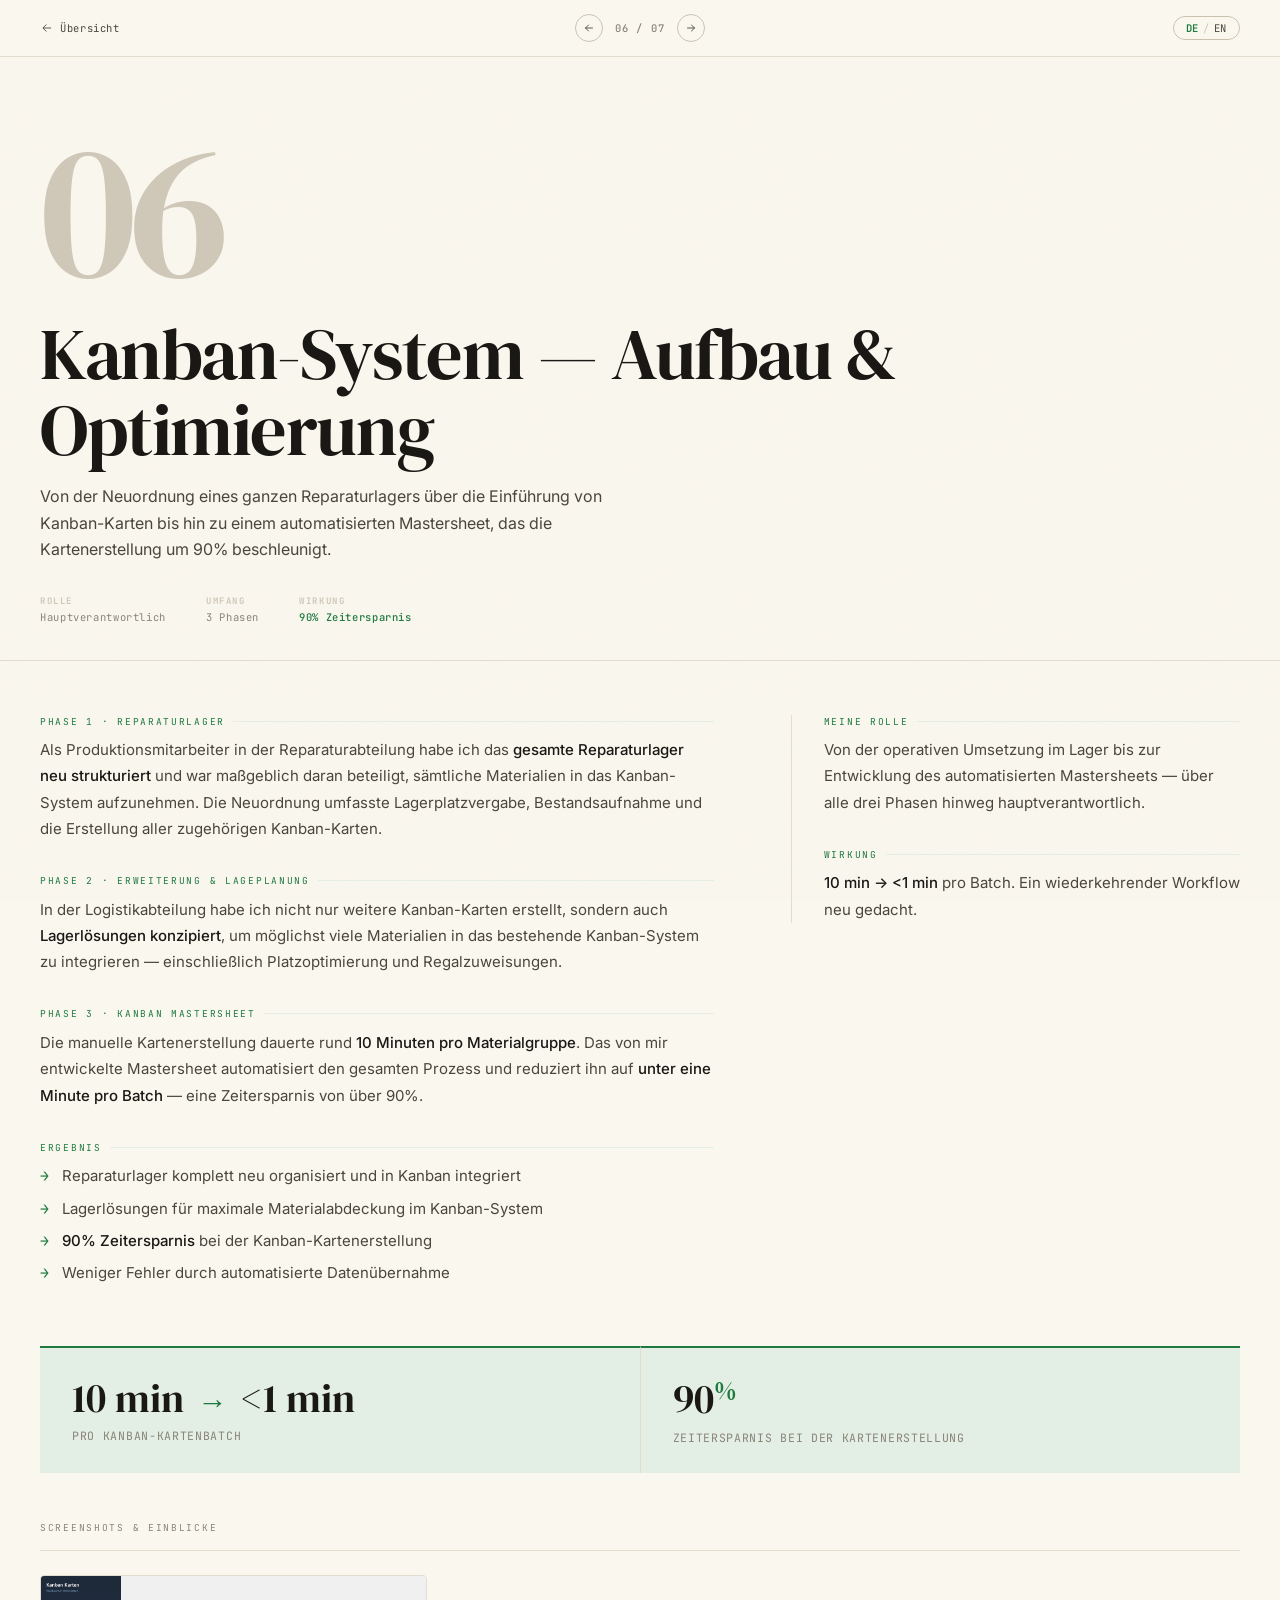
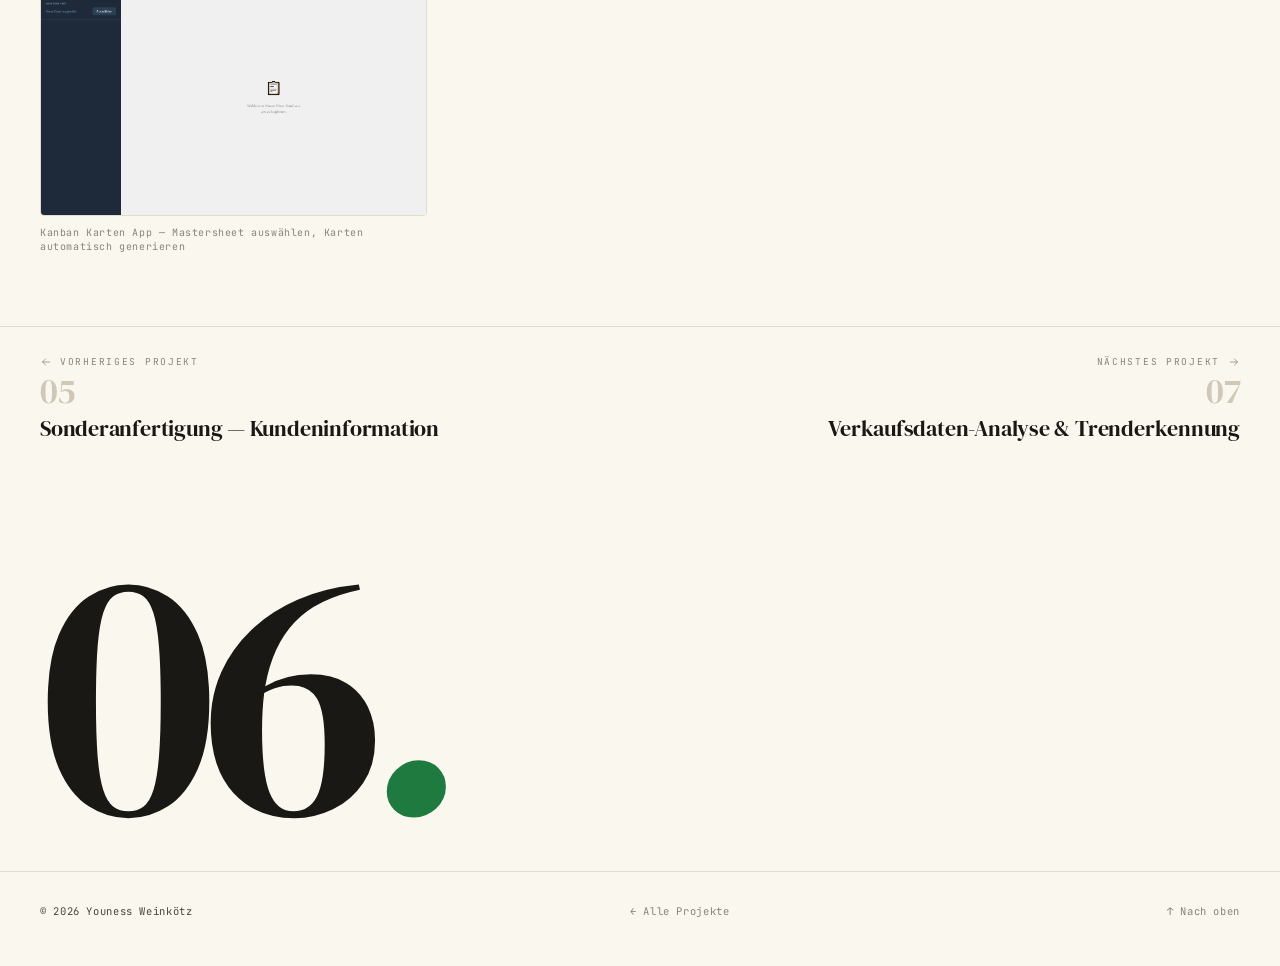
==== projects/kanban-system.html @ 8dc93a6d "Replace homepage with new portfolio site Co-Authored-By: Claude Opus 4.8 <noreply@anthropic.com>" ====
<!DOCTYPE html>
<html lang="de">
<head>
<meta charset="UTF-8">
<meta name="viewport" content="width=device-width, initial-scale=1.0">
<title>Kanban-System — Youness Weinkötz</title>
<meta name="description" content="Von der Neuordnung eines ganzen Reparaturlagers über die Einführung von Kanban-Karten bis hin zu einem automatisierten Mastersheet, das die Kartenerstellung um 90% beschleunigt.">
<meta property="og:type" content="website">
<meta property="og:locale" content="de_DE">
<meta property="og:title" content="Kanban-System — Aufbau & Optimierung — Youness Weinkötz">
<meta property="og:description" content="Von der Neuordnung eines ganzen Reparaturlagers über die Einführung von Kanban-Karten bis hin zu einem automatisierten Mastersheet, das die Kartenerstellung um 90% beschleunigt.">
<meta property="og:image" content="../images/06-kanban-app.png">
<meta name="twitter:card" content="summary_large_image">
<link rel="preconnect" href="https://fonts.googleapis.com">
<link rel="preconnect" href="https://fonts.gstatic.com" crossorigin>
<link href="https://fonts.googleapis.com/css2?family=DM+Serif+Display:ital@0;1&family=Inter:wght@300;400;500;600&family=JetBrains+Mono:wght@400;500&display=swap" rel="stylesheet">
<link rel="stylesheet" href="../styles.css">
</head>
<body>
<div class="shell">

  <header class="masthead">
    <div class="masthead-inner">
      <div class="left">
        <a class="back-link" href="../Portfolio.html">
          <svg viewBox="0 0 24 24"><path d="M19 12H5M11 6l-6 6 6 6"/></svg>
          <span data-de="Übersicht" data-en="Overview">Übersicht</span>
        </a>
      </div>
      <div class="center">
        <div class="proj-nav">
          <a class="proj-nav-arrow" href="kundeninformation.html" title="Vorheriges Projekt">
            <svg viewBox="0 0 24 24"><path d="M19 12H5M11 6l-6 6 6 6"/></svg>
          </a>
          <span class="proj-nav-count">06 / 07</span>
          <a class="proj-nav-arrow" href="verkaufsdaten-analyse.html" title="Nächstes Projekt">
            <svg viewBox="0 0 24 24"><path d="M5 12h14M13 6l6 6-6 6"/></svg>
          </a>
        </div>
      </div>
      <div class="right">
        <button class="lang-toggle" onclick="toggleLang()" aria-label="Switch language">
          <span class="lang-opt" data-lang="de">DE</span>
          <span class="lang-sep">/</span>
          <span class="lang-opt" data-lang="en">EN</span>
        </button>
      </div>
    </div>
  </header>

  <div class="proj-hero">
    <span class="proj-num" aria-hidden="true">06</span>
    <h1 class="proj-title" data-de="Kanban-System — Aufbau &amp; Optimierung" data-en="Kanban System — Build &amp; Optimisation">Kanban-System — Aufbau &amp; Optimierung</h1>
    <p class="proj-subtitle" data-de="Von der Neuordnung eines ganzen Reparaturlagers über die Einführung von Kanban-Karten bis hin zu einem automatisierten Mastersheet, das die Kartenerstellung um 90% beschleunigt." data-en="From restructuring an entire repair warehouse to building Kanban cards to an automated mastersheet that sped up card creation by 90%.">
      Von der Neuordnung eines ganzen Reparaturlagers über die Einführung von Kanban-Karten bis hin zu einem automatisierten Mastersheet, das die Kartenerstellung um 90% beschleunigt.
    </p>
    <div class="proj-hero-meta">
      <span><b data-de="Rolle" data-en="Role">Rolle</b><span data-de="Hauptverantwortlich" data-en="Lead">Hauptverantwortlich</span></span>
      <span><b data-de="Umfang" data-en="Scope">Umfang</b><span data-de="3 Phasen" data-en="3 Phases">3 Phasen</span></span>
      <span><b data-de="Wirkung" data-en="Impact">Wirkung</b><em data-de="90% Zeitersparnis" data-en="90% Time Saved">90% Zeitersparnis</em></span>
    </div>
  </div>

  <div class="proj-content">
    <div>
      <div class="detail-block">
        <div class="lbl" data-de="Phase 1 · Reparaturlager" data-en="Phase 1 · Repair Warehouse">Phase 1 · Reparaturlager</div>
        <div class="txt" data-de='Als Produktionsmitarbeiter in der Reparaturabteilung habe ich das <strong>gesamte Reparaturlager neu strukturiert</strong> und war maßgeblich daran beteiligt, sämtliche Materialien in das Kanban-System aufzunehmen. Die Neuordnung umfasste Lagerplatzvergabe, Bestandsaufnahme und die Erstellung aller zugehörigen Kanban-Karten.' data-en='As a production worker in the repair department, I <strong>completely restructured the repair warehouse</strong> and was the leading contributor in adding all materials to the Kanban system. This included storage assignments, inventory checks and creating all associated Kanban cards.'>
          Als Produktionsmitarbeiter in der Reparaturabteilung habe ich das <strong>gesamte Reparaturlager neu strukturiert</strong> und war maßgeblich daran beteiligt, sämtliche Materialien in das Kanban-System aufzunehmen. Die Neuordnung umfasste Lagerplatzvergabe, Bestandsaufnahme und die Erstellung aller zugehörigen Kanban-Karten.
        </div>
      </div>
      <div class="detail-block">
        <div class="lbl" data-de="Phase 2 · Erweiterung &amp; Lageplanung" data-en="Phase 2 · Expansion &amp; Storage Planning">Phase 2 · Erweiterung &amp; Lageplanung</div>
        <div class="txt" data-de='In der Logistikabteilung habe ich nicht nur weitere Kanban-Karten erstellt, sondern auch <strong>Lagerlösungen konzipiert</strong>, um möglichst viele Materialien in das bestehende Kanban-System zu integrieren — einschließlich Platzoptimierung und Regalzuweisungen.' data-en='In the logistics department, I not only created more Kanban cards but also <strong>designed storage solutions</strong> to integrate as many materials as possible into the existing system — including space optimisation and shelf assignments.'>
          In der Logistikabteilung habe ich nicht nur weitere Kanban-Karten erstellt, sondern auch <strong>Lagerlösungen konzipiert</strong>, um möglichst viele Materialien in das bestehende Kanban-System zu integrieren — einschließlich Platzoptimierung und Regalzuweisungen.
        </div>
      </div>
      <div class="detail-block">
        <div class="lbl" data-de="Phase 3 · Kanban Mastersheet" data-en="Phase 3 · Kanban Mastersheet">Phase 3 · Kanban Mastersheet</div>
        <div class="txt" data-de='Die manuelle Kartenerstellung dauerte rund <strong>10 Minuten pro Materialgruppe</strong>. Das von mir entwickelte Mastersheet automatisiert den gesamten Prozess und reduziert ihn auf <strong>unter eine Minute pro Batch</strong> — eine Zeitersparnis von über 90%.' data-en='Manual card creation took about <strong>10 minutes per material group</strong>. The mastersheet I developed automates the entire process, reducing it to <strong>under one minute per batch</strong> — a time saving of over 90%.'>
          Die manuelle Kartenerstellung dauerte rund <strong>10 Minuten pro Materialgruppe</strong>. Das von mir entwickelte Mastersheet automatisiert den gesamten Prozess und reduziert ihn auf <strong>unter eine Minute pro Batch</strong> — eine Zeitersparnis von über 90%.
        </div>
      </div>
      <div class="detail-block">
        <div class="lbl" data-de="Ergebnis" data-en="Result">Ergebnis</div>
        <ul>
          <li data-de="Reparaturlager komplett neu organisiert und in Kanban integriert" data-en="Repair warehouse completely reorganised and integrated into Kanban">Reparaturlager komplett neu organisiert und in Kanban integriert</li>
          <li data-de="Lagerlösungen für maximale Materialabdeckung im Kanban-System" data-en="Storage solutions for maximum material coverage in the Kanban system">Lagerlösungen für maximale Materialabdeckung im Kanban-System</li>
          <li data-de="<strong>90% Zeitersparnis</strong> bei der Kanban-Kartenerstellung" data-en="<strong>90% time saved</strong> on Kanban card creation"><strong>90% Zeitersparnis</strong> bei der Kanban-Kartenerstellung</li>
          <li data-de="Weniger Fehler durch automatisierte Datenübernahme" data-en="Fewer errors through automated data transfer">Weniger Fehler durch automatisierte Datenübernahme</li>
        </ul>
      </div>
    </div>

    <aside class="proj-aside">
      <div class="detail-block">
        <div class="lbl" data-de="Meine Rolle" data-en="My Role">Meine Rolle</div>
        <div class="txt" data-de="Von der operativen Umsetzung im Lager bis zur Entwicklung des automatisierten Mastersheets — über alle drei Phasen hinweg hauptverantwortlich." data-en="From hands-on warehouse work to developing the automated mastersheet — lead responsible across all three phases.">
          Von der operativen Umsetzung im Lager bis zur Entwicklung des automatisierten Mastersheets — über alle drei Phasen hinweg hauptverantwortlich.
        </div>
      </div>
      <div class="detail-block">
        <div class="lbl" data-de="Wirkung" data-en="Impact">Wirkung</div>
        <div class="txt" data-de="<strong>10 min → &lt;1 min</strong> pro Batch. Ein wiederkehrender Workflow neu gedacht." data-en="<strong>10 min → &lt;1 min</strong> per batch. A recurring workflow reimagined.">
          <strong>10 min → &lt;1 min</strong> pro Batch. Ein wiederkehrender Workflow neu gedacht.
        </div>
      </div>
    </aside>
  </div>

  <div class="stat-callout">
    <div class="stat-block">
      <div class="stat-num">10 min <span class="stat-arrow">→</span> &lt;1 min</div>
      <div class="stat-lbl" data-de="pro Kanban-Kartenbatch" data-en="per Kanban card batch">pro Kanban-Kartenbatch</div>
    </div>
    <div class="stat-block">
      <div class="stat-num">90<span class="stat-unit">%</span></div>
      <div class="stat-lbl" data-de="Zeitersparnis bei der Kartenerstellung" data-en="Time saved on card creation">Zeitersparnis bei der Kartenerstellung</div>
    </div>
  </div>

  <div class="proj-gallery">
    <div class="gallery-head" data-de="Screenshots &amp; Einblicke" data-en="Screenshots &amp; Insights">Screenshots &amp; Einblicke</div>
    <div class="gallery-grid">
      <div>
        <div class="gallery-item">
          <img src="../images/06-kanban-app.png" alt="Kanban Karten App — Mastersheet-Verarbeitung">
        </div>
        <div class="gallery-caption" data-de="Kanban Karten App — Mastersheet auswählen, Karten automatisch generieren" data-en="Kanban Cards App — select mastersheet, generate cards automatically">Kanban Karten App — Mastersheet auswählen, Karten automatisch generieren</div>
      </div>
    </div>
  </div>

  <nav class="proj-pagination">
    <a class="proj-pagination-link" href="kundeninformation.html">
      <div class="proj-pagination-dir">
        <svg viewBox="0 0 24 24"><path d="M19 12H5M11 6l-6 6 6 6"/></svg>
        <span data-de="Vorheriges Projekt" data-en="Previous project">Vorheriges Projekt</span>
      </div>
      <div class="proj-pagination-num">05</div>
      <div class="proj-pagination-title" data-de="Sonderanfertigung — Kundeninformation" data-en="Custom Shoes — Customer Information">Sonderanfertigung — Kundeninformation</div>
    </a>
    <a class="proj-pagination-link next" href="verkaufsdaten-analyse.html">
      <div class="proj-pagination-dir">
        <span data-de="Nächstes Projekt" data-en="Next project">Nächstes Projekt</span>
        <svg viewBox="0 0 24 24"><path d="M5 12h14M13 6l6 6-6 6"/></svg>
      </div>
      <div class="proj-pagination-num">07</div>
      <div class="proj-pagination-title" data-de="Verkaufsdaten-Analyse &amp; Trenderkennung" data-en="Sales Data Analysis &amp; Trend Detection">Verkaufsdaten-Analyse &amp; Trenderkennung</div>
    </a>
  </nav>

  <div class="bigword" aria-hidden="true">06<em>.</em></div>

  <footer class="footer">
    <span class="mono-name">© 2026 Youness Weinkötz</span>
    <a href="../Portfolio.html" style="color:inherit;text-decoration:none;" data-de="← Alle Projekte" data-en="← All Projects">← Alle Projekte</a>
    <span><a href="#" style="color:inherit;text-decoration:none;">↑ Nach oben</a></span>
  </footer>

</div>

<script src="../gallery.js"></script>
<script>
const LANG_KEY = 'portfolio-lang';
let currentLang = localStorage.getItem(LANG_KEY) || 'de';
function applyLang() {
  document.querySelectorAll('.lang-opt').forEach(opt => opt.classList.toggle('active', opt.getAttribute('data-lang') === currentLang));
  document.querySelectorAll('[data-de]').forEach(el => { el.innerHTML = currentLang === 'de' ? el.getAttribute('data-de') : el.getAttribute('data-en'); });
}
function toggleLang() {
  currentLang = currentLang === 'de' ? 'en' : 'de';
  localStorage.setItem(LANG_KEY, currentLang);
  applyLang();
}
applyLang();
</script>
</body>
</html>
---- styles.css ----
*, *::before, *::after { box-sizing: border-box; margin: 0; padding: 0; }

:root {
  --ink: #1a1814;
  --ink-mid: #4a463d;
  --ink-light: #8a8478;
  --ink-faint: #cfc8b9;
  --sand: #efebe1;
  --sand-dark: #e2dccd;
  --sand-darker: #c9c2af;
  --cream: #f7f3ea;
  --paper: #faf7ef;
  --accent: #1f7a3f;
  --accent-dark: #155028;
  --accent-soft: #e3eee4;
  --serif: 'DM Serif Display', 'Cormorant Garamond', Georgia, serif;
  --sans: 'Inter', -apple-system, BlinkMacSystemFont, sans-serif;
  --mono: 'JetBrains Mono', ui-monospace, monospace;
  --shell-pad: clamp(1.25rem, 4vw, 2.5rem);
}

html { scroll-behavior: smooth; }

body {
  font-family: var(--sans);
  color: var(--ink);
  background: var(--paper);
  -webkit-font-smoothing: antialiased;
  text-rendering: optimizeLegibility;
  overflow-x: hidden;
}

body::before {
  content: '';
  position: fixed;
  inset: 0;
  pointer-events: none;
  z-index: 1;
  opacity: 0.35;
  mix-blend-mode: multiply;
  background-image: url("data:image/svg+xml;utf8,<svg xmlns='http://www.w3.org/2000/svg' width='240' height='240'><filter id='n'><feTurbulence type='fractalNoise' baseFrequency='0.9' numOctaves='2' stitchTiles='stitch'/><feColorMatrix values='0 0 0 0 0.5 0 0 0 0 0.45 0 0 0 0 0.35 0 0 0 0.08 0'/></filter><rect width='100%' height='100%' filter='url(%23n)'/></svg>");
}

.shell { position: relative; z-index: 2; }

/* ════════════════════════════════════════════ */
/*  MASTHEAD                                    */
/* ════════════════════════════════════════════ */
.masthead {
  position: sticky;
  top: 0;
  z-index: 50;
  background: color-mix(in oklab, var(--paper) 88%, transparent);
  backdrop-filter: blur(14px) saturate(140%);
  -webkit-backdrop-filter: blur(14px) saturate(140%);
  border-bottom: 1px solid var(--sand-dark);
}
.masthead-inner {
  max-width: 1280px;
  margin: 0 auto;
  padding: 14px var(--shell-pad);
  display: grid;
  grid-template-columns: 1fr auto 1fr;
  align-items: center;
  gap: 1rem;
  font-family: var(--mono);
  font-size: 10.5px;
  letter-spacing: 0.04em;
  color: var(--ink-mid);
}
.masthead .left { display: flex; gap: 1.5rem; align-items: center; }
.masthead .right { display: flex; gap: 1.5rem; justify-content: flex-end; align-items: center; }
.masthead .center { font-family: var(--sans); font-size: 11px; font-weight: 500; color: var(--ink); letter-spacing: 0.06em; text-transform: uppercase; }
.masthead .role-pill {
  display: inline-flex;
  align-items: center;
  gap: 6px;
  padding: 4px 9px;
  border: 1px solid var(--sand-darker);
  border-radius: 100px;
  font-size: 10px;
  letter-spacing: 0.06em;
  color: var(--ink-mid);
  text-transform: uppercase;
}
.status-dot {
  position: relative;
  width: 7px; height: 7px;
  border-radius: 50%;
  background: var(--accent);
  flex-shrink: 0;
}
.status-dot::after {
  content: '';
  position: absolute;
  inset: -3px;
  border-radius: 50%;
  background: var(--accent);
  opacity: 0.35;
  animation: ping 2s ease-out infinite;
}
@keyframes ping {
  0%   { transform: scale(0.8); opacity: 0.5; }
  100% { transform: scale(2.2); opacity: 0;   }
}

/* Masthead project nav */
.proj-nav {
  display: flex;
  align-items: center;
  gap: 0.75rem;
  font-family: var(--mono);
  font-size: 10.5px;
  letter-spacing: 0.06em;
  color: var(--ink-light);
}
.proj-nav-arrow {
  display: flex;
  align-items: center;
  justify-content: center;
  width: 28px; height: 28px;
  border-radius: 50%;
  border: 1px solid var(--sand-darker);
  color: var(--ink-mid);
  text-decoration: none;
  transition: border-color 0.2s, background 0.2s, color 0.2s;
  flex-shrink: 0;
}
.proj-nav-arrow:hover {
  border-color: var(--accent);
  background: var(--accent);
  color: var(--paper);
}
.proj-nav-arrow svg {
  width: 12px; height: 12px;
  stroke: currentColor;
  fill: none;
  stroke-width: 1.8;
  stroke-linecap: round;
}
.proj-nav-count {
  color: var(--ink-light);
  letter-spacing: 0.1em;
}

/* Bottom project navigation */
.proj-pagination {
  max-width: 1280px;
  margin: 0 auto;
  padding: 0 var(--shell-pad) clamp(3rem, 6vh, 4rem);
  display: grid;
  grid-template-columns: 1fr 1fr;
  gap: 1rem;
  border-top: 1px solid var(--sand-dark);
}
.proj-pagination-link {
  display: flex;
  flex-direction: column;
  padding: 1.75rem 0;
  text-decoration: none;
  color: var(--ink);
  transition: color 0.25s;
  gap: 0.4rem;
}
.proj-pagination-link:hover { color: var(--accent); }
.proj-pagination-link.next { text-align: right; align-items: flex-end; }
.proj-pagination-dir {
  font-family: var(--mono);
  font-size: 9.5px;
  letter-spacing: 0.18em;
  text-transform: uppercase;
  color: var(--ink-light);
  display: flex;
  align-items: center;
  gap: 0.5rem;
}
.proj-pagination-dir svg {
  width: 12px; height: 12px;
  stroke: currentColor;
  fill: none;
  stroke-width: 1.5;
  stroke-linecap: round;
  transition: transform 0.25s;
}
.proj-pagination-link:hover .proj-pagination-dir svg { transform: translateX(-3px); }
.proj-pagination-link.next:hover .proj-pagination-dir svg { transform: translateX(3px); }
.proj-pagination-num {
  font-family: var(--serif);
  font-size: clamp(1.5rem, 3vw, 2.2rem);
  line-height: 1;
  letter-spacing: -0.02em;
  color: var(--ink-faint);
  transition: color 0.25s;
}
.proj-pagination-link:hover .proj-pagination-num { color: var(--accent); }
.proj-pagination-title {
  font-family: var(--serif);
  font-size: clamp(1rem, 2vw, 1.35rem);
  font-weight: 400;
  line-height: 1.2;
  letter-spacing: -0.01em;
}

@media (max-width: 560px) {
  .proj-pagination { grid-template-columns: 1fr; }
  .proj-pagination-link.next { text-align: left; align-items: flex-start; }
}

.back-link {
  display: inline-flex;
  align-items: center;
  gap: 6px;
  font-family: var(--mono);
  font-size: 10.5px;
  letter-spacing: 0.06em;
  color: var(--ink-mid);
  text-decoration: none;
  transition: color 0.2s;
}
.back-link:hover { color: var(--accent); }
.back-link svg { width: 14px; height: 14px; stroke: currentColor; fill: none; stroke-width: 1.5; }

/* ════════════════════════════════════════════ */
/*  HERO                                        */
/* ════════════════════════════════════════════ */
.hero {
  max-width: 1280px;
  margin: 0 auto;
  padding: clamp(3rem, 8vh, 6rem) var(--shell-pad) clamp(3rem, 6vh, 5rem);
  position: relative;
}

.hero-grid {
  display: grid;
  grid-template-columns: minmax(0, 1fr) minmax(0, 280px);
  gap: clamp(2rem, 5vw, 4rem);
  align-items: end;
}

.hero-kicker {
  font-family: var(--mono);
  font-size: 11px;
  color: var(--ink-mid);
  letter-spacing: 0.06em;
  margin-bottom: 1.5rem;
  display: flex;
  align-items: center;
  gap: 0.75rem;
}
.hero-kicker::before {
  content: '';
  width: 28px;
  height: 1px;
  background: var(--ink-mid);
}

.hero-name {
  font-family: var(--serif);
  font-weight: 400;
  font-size: clamp(3.2rem, 9.5vw, 8rem);
  line-height: 0.95;
  letter-spacing: -0.025em;
  color: var(--ink);
  margin-bottom: 0.5rem;
}
.hero-name .surname {
  font-style: italic;
  color: var(--accent);
  letter-spacing: -0.04em;
}

.hero-tag {
  font-family: var(--serif);
  font-style: italic;
  font-size: clamp(1.3rem, 2.8vw, 2rem);
  font-weight: 400;
  line-height: 1.2;
  color: var(--ink-mid);
  margin-bottom: 2.5rem;
  max-width: 38ch;
}
.hero-tag em {
  color: var(--ink);
  font-style: italic;
}

.hero-intro {
  font-size: 15px;
  font-weight: 400;
  line-height: 1.7;
  color: var(--ink-mid);
  max-width: 56ch;
}
.hero-intro strong {
  font-weight: 500;
  color: var(--ink);
}

.hero-meta {
  font-family: var(--mono);
  font-size: 11px;
  color: var(--ink-mid);
  border-left: 1px solid var(--sand-dark);
  padding-left: 1.25rem;
}
.hero-meta dl { display: grid; gap: 0.9rem; }
.hero-meta dt {
  font-size: 9.5px;
  letter-spacing: 0.14em;
  text-transform: uppercase;
  color: var(--ink-light);
  margin-bottom: 3px;
}
.hero-meta dd {
  font-size: 12px;
  color: var(--ink);
  line-height: 1.4;
}
.hero-meta dd em { color: var(--accent); font-style: normal; font-weight: 500; }

/* ════════════════════════════════════════════ */
/*  CAREER ARC                                  */
/* ════════════════════════════════════════════ */
.arc {
  max-width: 1280px;
  margin: 0 auto;
  padding: 2rem var(--shell-pad) 4rem;
}
.arc-rail {
  position: relative;
  height: 1px;
  background: var(--sand-dark);
  margin: 3rem 0 1.25rem;
}
.arc-steps {
  display: grid;
  grid-template-columns: repeat(4, 1fr);
  gap: 1.5rem;
}
.arc-step {
  position: relative;
  padding-top: 1.5rem;
}
.arc-step::before {
  content: '';
  position: absolute;
  top: -4px; left: 0;
  width: 9px; height: 9px;
  border-radius: 50%;
  background: var(--paper);
  border: 1.5px solid var(--ink-faint);
}
.arc-step.current::before {
  background: var(--accent);
  border-color: var(--accent);
  box-shadow: 0 0 0 4px var(--accent-soft);
}
.arc-step .arc-year {
  font-family: var(--mono);
  font-size: 10px;
  letter-spacing: 0.06em;
  color: var(--ink-light);
  margin-bottom: 0.5rem;
}
.arc-step .arc-role {
  font-family: var(--serif);
  font-size: 1.05rem;
  line-height: 1.25;
  color: var(--ink);
  margin-bottom: 0.35rem;
}
.arc-step.current .arc-role { color: var(--accent-dark); }
.arc-step .arc-detail {
  font-size: 12px;
  color: var(--ink-light);
  line-height: 1.45;
}

/* ════════════════════════════════════════════ */
/*  KPI STRIP                                   */
/* ════════════════════════════════════════════ */
.kpi-band {
  border-top: 1px solid var(--sand-dark);
  border-bottom: 1px solid var(--sand-dark);
  background: linear-gradient(180deg, var(--cream) 0%, var(--paper) 100%);
}
.kpi-inner {
  max-width: 1280px;
  margin: 0 auto;
  padding: clamp(2rem, 5vh, 3.5rem) var(--shell-pad);
  display: grid;
  grid-template-columns: repeat(4, 1fr);
  gap: 1rem;
}
.kpi {
  position: relative;
  padding: 0 1.25rem;
}
.kpi + .kpi { border-left: 1px solid var(--sand-dark); }
.kpi-num {
  font-family: var(--serif);
  font-size: clamp(2.4rem, 5vw, 3.4rem);
  line-height: 1;
  letter-spacing: -0.02em;
  color: var(--ink);
  display: flex;
  align-items: baseline;
  gap: 0.15rem;
}
.kpi-num .unit {
  font-size: 0.45em;
  font-family: var(--sans);
  font-weight: 400;
  color: var(--ink-mid);
  letter-spacing: 0;
  margin-left: 0.2rem;
}
.kpi-label {
  font-family: var(--mono);
  font-size: 10px;
  letter-spacing: 0.1em;
  text-transform: uppercase;
  color: var(--ink-light);
  margin-top: 0.75rem;
  line-height: 1.4;
}
.kpi-label strong { color: var(--ink-mid); font-weight: 500; }

/* ════════════════════════════════════════════ */
/*  PROJECTS (overview)                         */
/* ════════════════════════════════════════════ */
.section {
  max-width: 1280px;
  margin: 0 auto;
  padding: clamp(3.5rem, 8vh, 6rem) var(--shell-pad);
}

.section-head {
  display: grid;
  grid-template-columns: 1fr auto;
  align-items: end;
  gap: 2rem;
  margin-bottom: 3rem;
  padding-bottom: 1.25rem;
  border-bottom: 1px solid var(--sand-dark);
}
.section-eyebrow {
  font-family: var(--mono);
  font-size: 10.5px;
  letter-spacing: 0.18em;
  text-transform: uppercase;
  color: var(--ink-light);
  margin-bottom: 0.75rem;
}
.section-title {
  font-family: var(--serif);
  font-size: clamp(2rem, 4.5vw, 3rem);
  font-weight: 400;
  line-height: 1.05;
  letter-spacing: -0.015em;
}
.section-title em {
  font-style: italic;
  color: var(--accent);
}
.section-count {
  font-family: var(--mono);
  font-size: 11px;
  color: var(--ink-light);
  letter-spacing: 0.08em;
  white-space: nowrap;
  padding-bottom: 6px;
}

.projects { display: flex; flex-direction: column; }

.project {
  position: relative;
  border-top: 1px solid var(--sand-dark);
  transition: background 0.4s ease;
}
.project:last-child { border-bottom: 1px solid var(--sand-dark); }
.project:hover { background: rgba(31, 122, 63, 0.025); }

.project-row {
  display: grid;
  grid-template-columns: 80px 1fr auto 44px;
  gap: clamp(1rem, 3vw, 2.5rem);
  align-items: start;
  padding: 1.75rem 0;
  text-decoration: none;
  color: inherit;
}

.project-num {
  font-family: var(--serif);
  font-size: 2.4rem;
  line-height: 0.9;
  color: var(--ink-faint);
  letter-spacing: -0.02em;
  transition: color 0.3s ease;
}
.project:hover .project-num { color: var(--accent); }

.project-body { min-width: 0; }

.project-title {
  font-family: var(--serif);
  font-size: clamp(1.4rem, 2.6vw, 1.85rem);
  font-weight: 400;
  line-height: 1.15;
  letter-spacing: -0.01em;
  color: var(--ink);
  margin-bottom: 0.65rem;
}
.project-subtitle {
  font-size: 14px;
  font-weight: 400;
  color: var(--ink-mid);
  line-height: 1.55;
  max-width: 64ch;
  margin-bottom: 0.9rem;
}

.tag-row {
  display: flex;
  flex-wrap: wrap;
  align-items: center;
  gap: 0;
  font-family: var(--mono);
  font-size: 10px;
  letter-spacing: 0.08em;
  text-transform: uppercase;
  color: var(--ink-light);
}
.tag-row .tag { padding: 4px 10px; }
.tag-row .tag.impact {
  color: var(--accent-dark);
  background: var(--accent-soft);
  border-radius: 100px;
  font-weight: 500;
  margin-right: 6px;
}
.tag-row .tag.divider { padding: 0 6px; color: var(--ink-faint); }

.project-meta {
  font-family: var(--mono);
  font-size: 10.5px;
  color: var(--ink-light);
  text-align: right;
  letter-spacing: 0.04em;
  min-width: 110px;
  padding-top: 8px;
}
.project-meta div + div { margin-top: 4px; }
.project-meta b {
  display: block;
  font-weight: 500;
  color: var(--ink-mid);
  margin-bottom: 2px;
  font-size: 9.5px;
  letter-spacing: 0.14em;
  text-transform: uppercase;
}

.project-arrow {
  width: 44px; height: 44px;
  border-radius: 50%;
  border: 1px solid var(--sand-dark);
  background: var(--paper);
  display: flex;
  align-items: center;
  justify-content: center;
  flex-shrink: 0;
  margin-top: 4px;
  transition: all 0.25s ease;
}
.project:hover .project-arrow {
  border-color: var(--accent);
  background: var(--accent);
}
.project:hover .project-arrow svg { stroke: var(--paper); }
.project-arrow svg {
  width: 14px; height: 14px;
  stroke: var(--ink-mid);
  fill: none;
  stroke-width: 1.5;
  transition: stroke 0.25s ease;
}

/* ════════════════════════════════════════════ */
/*  IN PLANUNG                                  */
/* ════════════════════════════════════════════ */
.upcoming {
  margin-top: 3rem;
  padding: 1.75rem 2rem;
  background: var(--cream);
  border: 1px dashed var(--sand-darker);
  border-radius: 4px;
  display: grid;
  grid-template-columns: auto 1fr auto;
  gap: 2rem;
  align-items: center;
}
.upcoming-num {
  font-family: var(--serif);
  font-size: 2.2rem;
  color: var(--ink-faint);
  line-height: 1;
}
.upcoming-title {
  font-family: var(--serif);
  font-size: 1.25rem;
  line-height: 1.2;
  margin-bottom: 4px;
}
.upcoming-desc {
  font-size: 13px;
  color: var(--ink-light);
  line-height: 1.5;
}
.upcoming-badge {
  font-family: var(--mono);
  font-size: 10px;
  letter-spacing: 0.14em;
  text-transform: uppercase;
  color: var(--ink-mid);
  padding: 6px 12px;
  background: var(--paper);
  border-radius: 100px;
  border: 1px solid var(--sand-dark);
  white-space: nowrap;
}

/* ════════════════════════════════════════════ */
/*  PROJECT PAGE HERO                           */
/* ════════════════════════════════════════════ */
.proj-hero {
  max-width: 1280px;
  margin: 0 auto;
  padding: clamp(3rem, 8vh, 5rem) var(--shell-pad) clamp(2rem, 4vh, 3rem);
  border-bottom: 1px solid var(--sand-dark);
}
.proj-num {
  font-family: var(--serif);
  font-size: clamp(5rem, 18vw, 12rem);
  line-height: 0.85;
  letter-spacing: -0.04em;
  color: var(--ink-faint);
  margin-bottom: 1.5rem;
  display: block;
}
.proj-title {
  font-family: var(--serif);
  font-size: clamp(2.2rem, 6vw, 4.5rem);
  font-weight: 400;
  line-height: 1.05;
  letter-spacing: -0.02em;
  color: var(--ink);
  margin-bottom: 1rem;
}
.proj-subtitle {
  font-size: 16px;
  color: var(--ink-mid);
  line-height: 1.65;
  max-width: 60ch;
  margin-bottom: 2rem;
}
.proj-hero-meta {
  display: flex;
  gap: 2.5rem;
  font-family: var(--mono);
  font-size: 10.5px;
  color: var(--ink-light);
  letter-spacing: 0.06em;
  flex-wrap: wrap;
}
.proj-hero-meta span b {
  display: block;
  font-size: 9px;
  letter-spacing: 0.18em;
  text-transform: uppercase;
  color: var(--ink-faint);
  margin-bottom: 3px;
}
.proj-hero-meta span em { color: var(--accent); font-style: normal; font-weight: 500; }

/* ════════════════════════════════════════════ */
/*  PROJECT PAGE CONTENT                        */
/* ════════════════════════════════════════════ */
.proj-content {
  max-width: 1280px;
  margin: 0 auto;
  padding: clamp(3rem, 6vh, 5rem) var(--shell-pad);
  display: grid;
  grid-template-columns: 1.5fr 1fr;
  gap: clamp(2.5rem, 6vw, 5rem);
  align-items: start;
}

.detail-block + .detail-block { margin-top: 2rem; }
.detail-block .lbl {
  font-family: var(--mono);
  font-size: 9.5px;
  letter-spacing: 0.18em;
  text-transform: uppercase;
  color: var(--accent);
  margin-bottom: 0.6rem;
  display: flex;
  align-items: center;
  gap: 0.5rem;
}
.detail-block .lbl::after {
  content: '';
  flex: 1;
  height: 1px;
  background: var(--accent-soft);
}
.detail-block .txt {
  font-size: 15px;
  font-weight: 400;
  line-height: 1.75;
  color: var(--ink-mid);
}
.detail-block .txt strong { font-weight: 500; color: var(--ink); }
.detail-block ul { list-style: none; padding: 0; }
.detail-block ul li {
  position: relative;
  padding-left: 22px;
  font-size: 15px;
  line-height: 1.75;
  color: var(--ink-mid);
  margin-bottom: 6px;
}
.detail-block ul li::before {
  content: '→';
  position: absolute;
  left: 0;
  color: var(--accent);
  font-family: var(--mono);
}
.detail-block ul li strong { font-weight: 500; color: var(--ink); }

.proj-aside {
  border-left: 1px solid var(--sand-dark);
  padding-left: 2rem;
  position: sticky;
  top: calc(54px + 2rem);
}

/* ════════════════════════════════════════════ */
/*  IMAGE GALLERY                               */
/* ════════════════════════════════════════════ */
.proj-gallery {
  max-width: 1280px;
  margin: 0 auto;
  padding: 0 var(--shell-pad) clamp(4rem, 8vh, 6rem);
}
.gallery-head {
  font-family: var(--mono);
  font-size: 9.5px;
  letter-spacing: 0.18em;
  text-transform: uppercase;
  color: var(--ink-light);
  margin-bottom: 1.5rem;
  padding-bottom: 1rem;
  border-bottom: 1px solid var(--sand-dark);
}
.gallery-grid {
  display: grid;
  grid-template-columns: repeat(auto-fill, minmax(340px, 1fr));
  gap: 1.25rem;
}
.gallery-item {
  aspect-ratio: 16/10;
  background: var(--cream);
  border: 1px solid var(--sand-dark);
  border-radius: 4px;
  overflow: hidden;
  position: relative;
  display: flex;
  align-items: center;
  justify-content: center;
}
.gallery-item img {
  width: 100%;
  height: 100%;
  object-fit: cover;
  display: block;
}
.gallery-placeholder {
  font-family: var(--mono);
  font-size: 10px;
  letter-spacing: 0.1em;
  text-transform: uppercase;
  color: var(--ink-faint);
  text-align: center;
}
.gallery-caption {
  font-family: var(--mono);
  font-size: 10px;
  letter-spacing: 0.06em;
  color: var(--ink-light);
  margin-top: 0.6rem;
  line-height: 1.4;
}

/* ════════════════════════════════════════════ */
/*  CONTACT                                     */
/* ════════════════════════════════════════════ */
.contact {
  max-width: 1280px;
  margin: 0 auto;
  padding: clamp(4rem, 10vh, 7rem) var(--shell-pad) 2rem;
  border-top: 1px solid var(--sand-dark);
  display: grid;
  grid-template-columns: 1fr 1fr;
  gap: 4rem;
}
.contact-statement {
  font-family: var(--serif);
  font-size: clamp(2rem, 4.5vw, 3.2rem);
  font-weight: 400;
  line-height: 1.08;
  letter-spacing: -0.015em;
}
.contact-statement em { font-style: italic; color: var(--accent); }
.contact-side {
  display: flex;
  flex-direction: column;
  gap: 1.5rem;
  align-self: end;
}
.contact-text {
  font-size: 14.5px;
  line-height: 1.65;
  color: var(--ink-mid);
  max-width: 42ch;
}
.contact-links {
  display: flex;
  flex-direction: column;
  border-top: 1px solid var(--sand-dark);
}
.contact-link {
  display: grid;
  grid-template-columns: auto 1fr auto;
  align-items: center;
  gap: 1rem;
  padding: 1.1rem 0;
  border-bottom: 1px solid var(--sand-dark);
  font-size: 15px;
  color: var(--ink);
  text-decoration: none;
  transition: color 0.2s, padding-left 0.25s;
}
.contact-link:hover { color: var(--accent); padding-left: 8px; }
.contact-link .ico { width: 18px; height: 18px; stroke: currentColor; fill: none; stroke-width: 1.5; }
.contact-link .label { font-family: var(--mono); font-size: 10px; letter-spacing: 0.14em; text-transform: uppercase; color: var(--ink-light); }
.contact-link .arr { width: 16px; height: 16px; opacity: 0; transform: translateX(-6px); transition: opacity 0.25s, transform 0.25s; stroke: currentColor; fill: none; stroke-width: 1.5; }
.contact-link:hover .arr { opacity: 1; transform: translateX(0); }

/* ════════════════════════════════════════════ */
/*  FOOTER                                      */
/* ════════════════════════════════════════════ */
.footer {
  max-width: 1280px;
  margin: 0 auto;
  padding: 2rem var(--shell-pad) 3rem;
  display: flex;
  justify-content: space-between;
  align-items: center;
  font-family: var(--mono);
  font-size: 10.5px;
  color: var(--ink-light);
  letter-spacing: 0.06em;
  border-top: 1px solid var(--sand-dark);
}
.footer .mono-name { color: var(--ink-mid); }

.bigword {
  font-family: var(--serif);
  font-size: clamp(8rem, 28vw, 22rem);
  line-height: 0.85;
  letter-spacing: -0.05em;
  color: var(--ink);
  padding: 1rem var(--shell-pad) 2rem;
  white-space: nowrap;
  overflow: hidden;
  user-select: none;
  max-width: 1280px;
  margin: 0 auto;
}
.bigword em { font-style: italic; color: var(--accent); }

/* ════════════════════════════════════════════ */
/*  Language toggle                             */
/* ════════════════════════════════════════════ */
.lang-toggle {
  background: none;
  border: 1px solid var(--sand-darker);
  border-radius: 100px;
  padding: 4px 12px;
  font-family: var(--mono);
  font-size: 10.5px;
  letter-spacing: 0.06em;
  color: var(--ink-mid);
  cursor: pointer;
  display: flex;
  align-items: center;
  gap: 4px;
  transition: border-color 0.2s;
}
.lang-toggle:hover { border-color: var(--accent); }
.lang-sep { color: var(--ink-faint); }
.lang-opt { transition: color 0.2s, font-weight 0.2s; }
.lang-opt.active { color: var(--accent); font-weight: 600; }

/* ════════════════════════════════════════════ */
/*  Reveal animation                            */
/* ════════════════════════════════════════════ */
.reveal { opacity: 0; transform: translateY(16px); transition: opacity 0.7s ease, transform 0.7s ease; }
.reveal.visible { opacity: 1; transform: translateY(0); }

/* ════════════════════════════════════════════ */
/*  LIGHTBOX                                    */
/* ════════════════════════════════════════════ */
.gallery-item img { cursor: zoom-in; }

.lightbox {
  position: fixed;
  inset: 0;
  z-index: 200;
  display: flex;
  align-items: center;
  justify-content: center;
  background: rgba(26, 24, 20, 0.88);
  backdrop-filter: blur(6px);
  -webkit-backdrop-filter: blur(6px);
  opacity: 0;
  pointer-events: none;
  transition: opacity 0.3s ease;
}
.lightbox.open {
  opacity: 1;
  pointer-events: all;
}
.lightbox img {
  max-width: 92vw;
  max-height: 88vh;
  object-fit: contain;
  border-radius: 3px;
  box-shadow: 0 32px 80px rgba(0,0,0,0.5);
  transform: scale(0.96);
  transition: transform 0.3s cubic-bezier(0.2, 0, 0, 1);
  display: block;
}
.lightbox.open img { transform: scale(1); }

.lightbox-close {
  position: absolute;
  top: 1.25rem;
  right: 1.25rem;
  width: 40px; height: 40px;
  border-radius: 50%;
  background: rgba(255,255,255,0.1);
  border: 1px solid rgba(255,255,255,0.2);
  display: flex;
  align-items: center;
  justify-content: center;
  cursor: pointer;
  transition: background 0.2s;
}
.lightbox-close:hover { background: rgba(255,255,255,0.2); }
.lightbox-close svg {
  width: 16px; height: 16px;
  stroke: #fff;
  fill: none;
  stroke-width: 1.5;
  stroke-linecap: round;
}

/* ════════════════════════════════════════════ */
/*  Responsive                                  */
/* ════════════════════════════════════════════ */
@media (max-width: 900px) {
  .hero-grid { grid-template-columns: 1fr; }
  .hero-meta { border-left: 0; border-top: 1px solid var(--sand-dark); padding: 1.5rem 0 0; padding-left: 0; }
  .arc-steps { grid-template-columns: repeat(2, 1fr); }
  .kpi-inner { grid-template-columns: repeat(2, 1fr); gap: 2rem 1rem; }
  .kpi + .kpi:nth-child(3) { border-left: 1px solid var(--sand-dark); }
  .kpi:nth-child(3) { border-top: 1px solid var(--sand-dark); padding-top: 2rem; }
  .kpi:nth-child(4) { border-top: 1px solid var(--sand-dark); padding-top: 2rem; }
  .contact { grid-template-columns: 1fr; gap: 2rem; }
  .masthead .left .desktop-only, .masthead .right .desktop-only { display: none; }
  .section-head { grid-template-columns: 1fr; }
  .project-row { grid-template-columns: 48px 1fr 40px; }
  .project-num { font-size: 1.6rem; }
  .project-meta { display: none; }
  .proj-content { grid-template-columns: 1fr; }
  .proj-aside { border-left: 0; border-top: 1px solid var(--sand-dark); padding-left: 0; padding-top: 1.5rem; position: static; }
  .upcoming { grid-template-columns: auto 1fr; }
  .upcoming-badge { display: none; }
  .gallery-grid { grid-template-columns: 1fr; }
}
@media (max-width: 560px) {
  .arc-steps { grid-template-columns: 1fr; }
  .kpi-inner { grid-template-columns: 1fr; }
  .kpi + .kpi { border-left: 0; border-top: 1px solid var(--sand-dark); padding-top: 2rem; }
  .kpi:first-child { padding-left: 0; }
  .kpi { padding-left: 0; padding-right: 0; }
  .masthead-inner { grid-template-columns: 1fr auto; }
  .masthead .center { display: none; }
  .gallery-grid { grid-template-columns: 1fr; }
}

/* ════════════════════════════════════════════ */
/*  STAT CALLOUT                                */
/* ════════════════════════════════════════════ */
.stat-callout {
  max-width: 1280px;
  margin: 0 auto;
  padding: 0 var(--shell-pad) 3rem;
  display: flex;
}
.stat-block {
  flex: 1;
  padding: 1.75rem 2rem;
  background: var(--accent-soft);
  border-top: 2px solid var(--accent);
}
.stat-block + .stat-block { border-left: 1px solid var(--sand-dark); }
.stat-num {
  font-family: var(--serif);
  font-size: clamp(1.6rem, 3.5vw, 2.5rem);
  color: var(--ink);
  line-height: 1.1;
}
.stat-arrow { color: var(--accent); font-size: 0.75em; margin: 0 0.15em; }
.stat-unit { color: var(--accent); font-size: 0.65em; vertical-align: super; }
.stat-lbl {
  margin-top: 0.5rem;
  font-family: var(--mono);
  font-size: 0.72rem;
  color: var(--ink-light);
  text-transform: uppercase;
  letter-spacing: 0.06em;
}
@media (max-width: 640px) {
  .stat-callout { flex-direction: column; }
  .stat-block + .stat-block { border-left: 0; border-top: 1px solid var(--sand-dark); }
}

/* ════════════════════════════════════════════ */
/*  PRINT                                       */
/* ════════════════════════════════════════════ */
@media print {
  /* Reset to clean black-on-white */
  :root {
    --ink: #000;
    --ink-mid: #222;
    --ink-light: #555;
    --ink-faint: #999;
    --paper: #fff;
    --cream: #fff;
    --sand: #e8e8e8;
    --sand-dark: #d0d0d0;
    --accent: #1f7a3f;
  }

  body { background: #fff; -webkit-print-color-adjust: exact; print-color-adjust: exact; }

  /* Strip decorative / interactive chrome */
  body::before,
  .masthead,
  .bigword,
  .proj-pagination,
  .proj-nav,
  .lang-toggle,
  .project-arrow,
  .back-link,
  .lightbox,
  #tweaks-root,
  .footer,
  .contact-links .arr { display: none !important; }

  /* Remove sticky / fixed positioning */
  .proj-aside { position: static; }

  /* Shell spacing */
  .shell { padding-top: 0; }

  /* ── Overview page ── */
  .hero { padding-top: 2rem; }
  .hero-name { font-size: 3.5rem; }
  .hero-grid { grid-template-columns: 1.5fr 1fr; gap: 2rem; }

  .kpi-inner { gap: 1rem; }
  .kpi-num { font-size: 2.5rem; }

  /* Keep project rows readable but remove hover state */
  .project-row { border: 1px solid var(--sand-dark); border-radius: 4px; margin-bottom: 0.5rem; }
  .project-row:hover { background: transparent; }

  /* ── Project pages ── */
  .proj-hero { padding-top: 1.5rem; padding-bottom: 1.5rem; }
  .proj-num { font-size: 5rem; line-height: 1; }
  .proj-title { font-size: 2.2rem; }
  .proj-content { grid-template-columns: 1.5fr 1fr; gap: 2rem; padding-top: 1.5rem; padding-bottom: 1.5rem; }
  .proj-aside { border-left: 1px solid var(--sand-dark); padding-left: 1.5rem; }

  /* Gallery: two columns, fixed height so images fit on page */
  .proj-gallery { padding-top: 1rem; }
  .gallery-grid { grid-template-columns: 1fr 1fr; gap: 1rem; }
  .gallery-item { aspect-ratio: 16/10; overflow: hidden; }
  .gallery-item img { cursor: default; width: 100%; height: 100%; object-fit: cover; }
  .gallery-placeholder { display: none; }

  /* Page-break hints */
  .proj-hero { break-after: avoid; }
  .detail-block { break-inside: avoid; }
  .proj-gallery { break-inside: avoid; }
  .kpi-band { break-inside: avoid; }
  .arc { break-inside: avoid; }
  .project { break-inside: avoid; }

  /* Reveal animation — ensure all content is visible */
  .reveal { opacity: 1 !important; transform: none !important; }
}
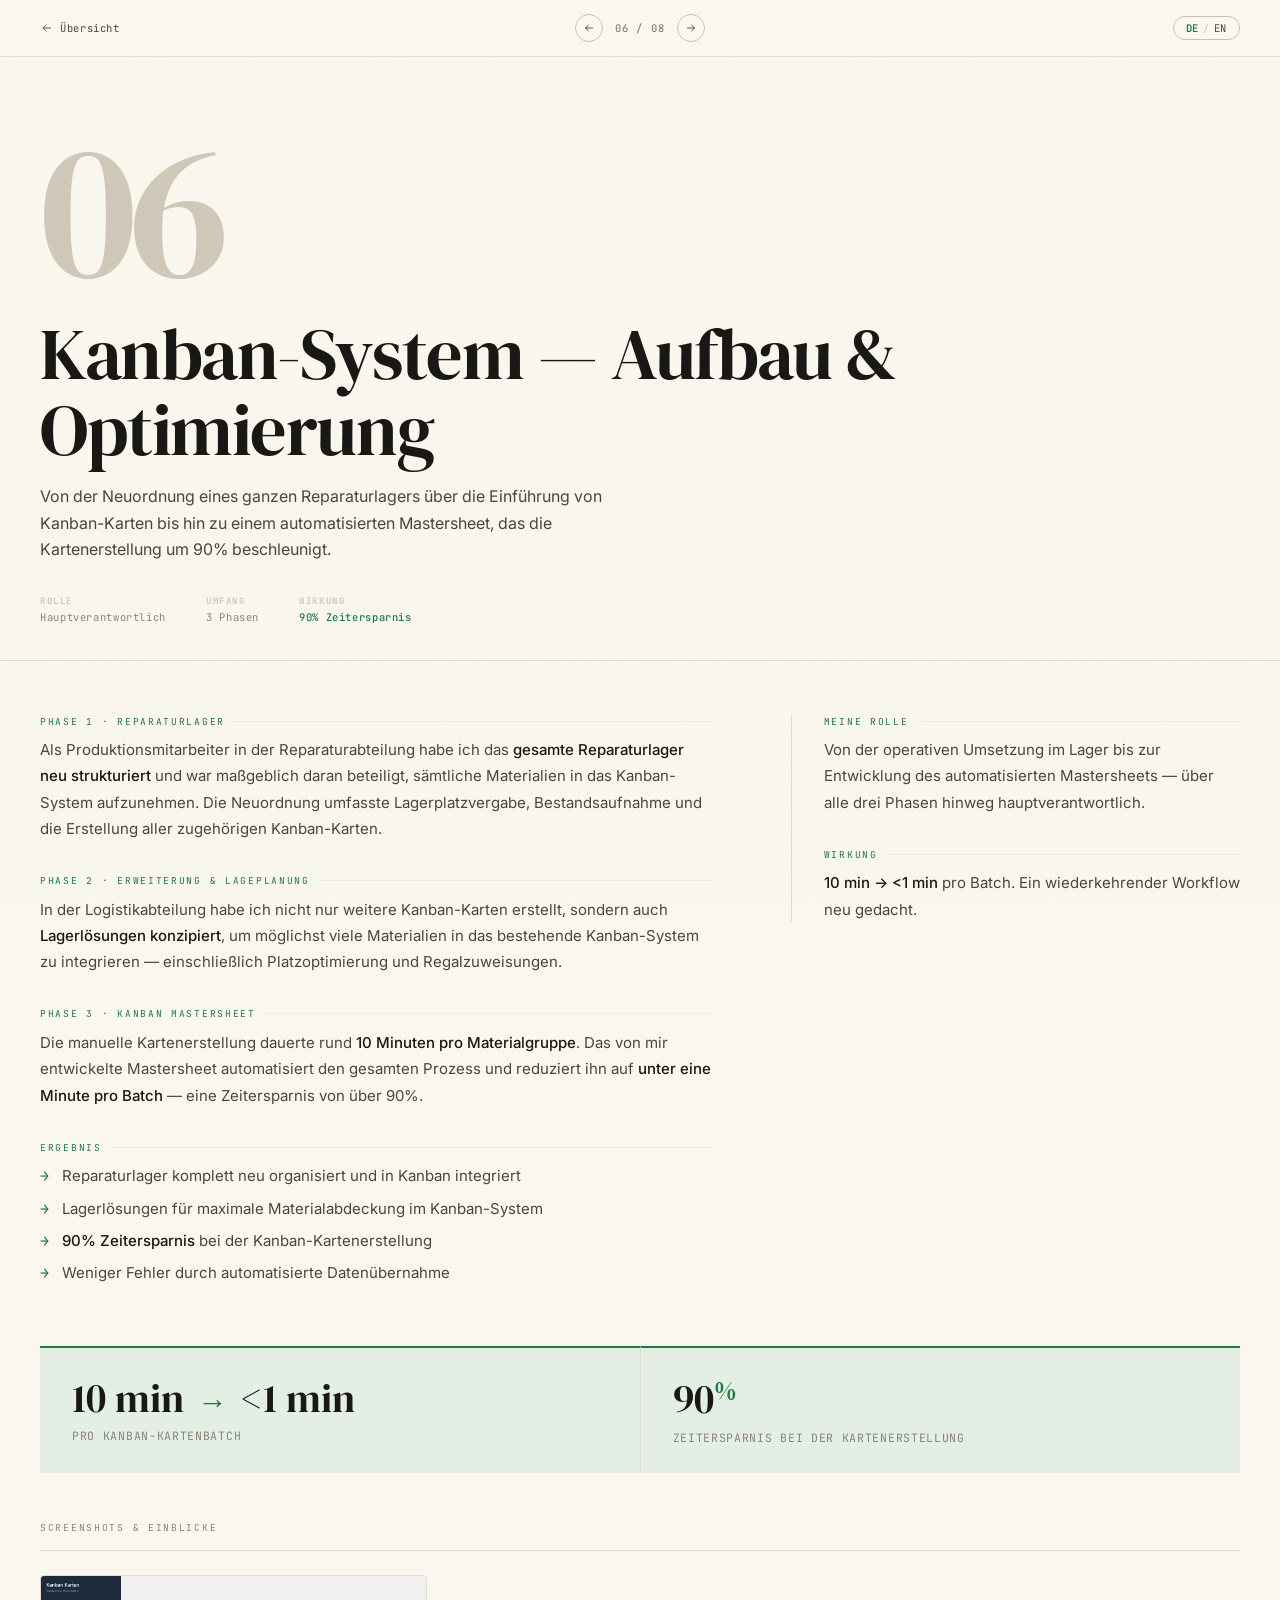
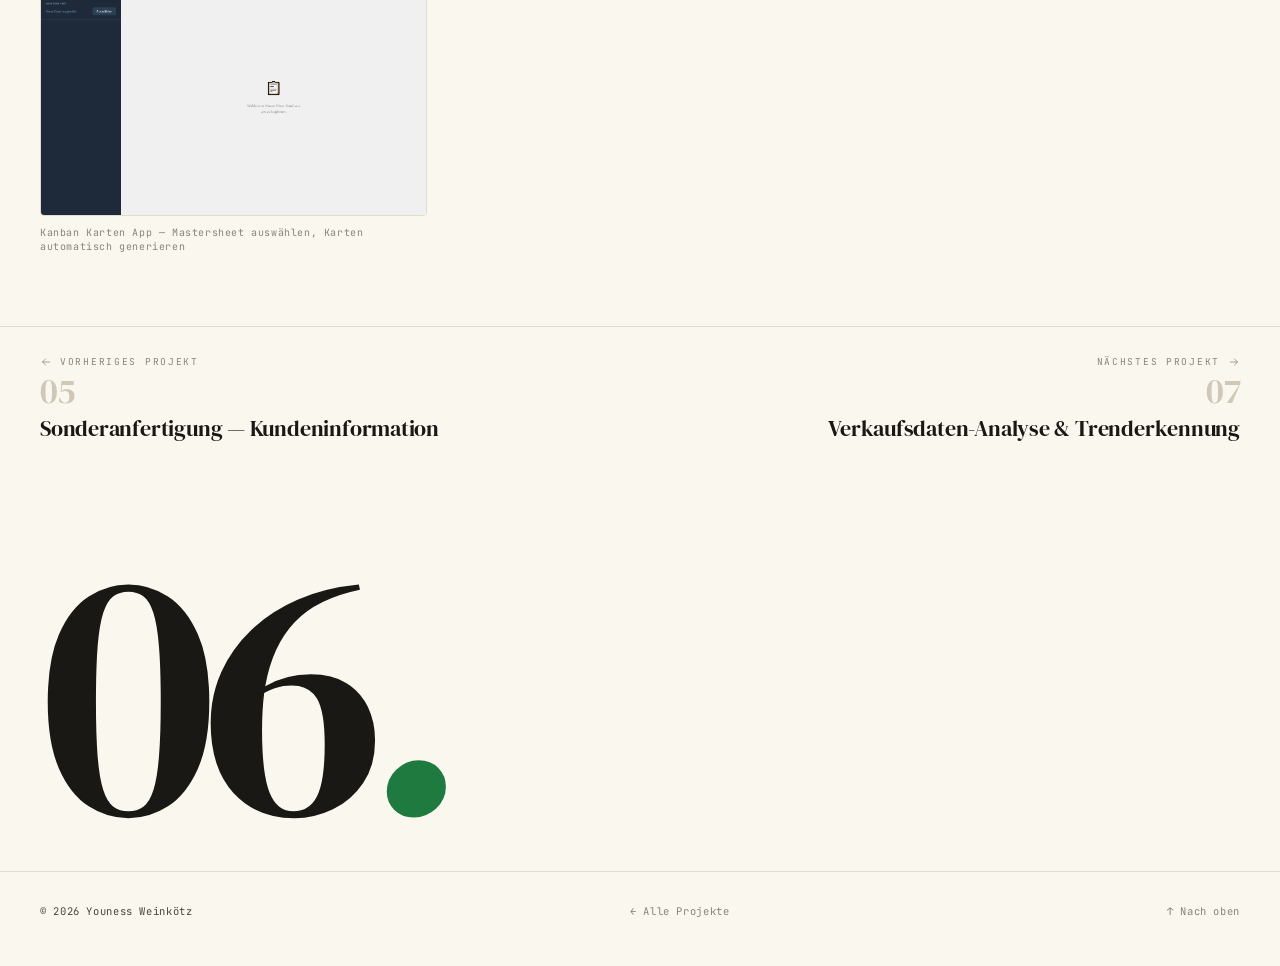
==== commit d6de1b57: "Add project 08: Matomo setup & automated newsletter reporting - New project page matomo-reporting.ht" ====
--- a/projects/kanban-system.html
+++ b/projects/kanban-system.html
@@ -22,7 +22,7 @@
   <header class="masthead">
     <div class="masthead-inner">
       <div class="left">
-        <a class="back-link" href="../Portfolio.html">
+        <a class="back-link" href="../index.html">
           <svg viewBox="0 0 24 24"><path d="M19 12H5M11 6l-6 6 6 6"/></svg>
           <span data-de="Übersicht" data-en="Overview">Übersicht</span>
         </a>
@@ -32,7 +32,7 @@
           <a class="proj-nav-arrow" href="kundeninformation.html" title="Vorheriges Projekt">
             <svg viewBox="0 0 24 24"><path d="M19 12H5M11 6l-6 6 6 6"/></svg>
           </a>
-          <span class="proj-nav-count">06 / 07</span>
+          <span class="proj-nav-count">06 / 08</span>
           <a class="proj-nav-arrow" href="verkaufsdaten-analyse.html" title="Nächstes Projekt">
             <svg viewBox="0 0 24 24"><path d="M5 12h14M13 6l6 6-6 6"/></svg>
           </a>
@@ -154,7 +154,7 @@
 
   <footer class="footer">
     <span class="mono-name">© 2026 Youness Weinkötz</span>
-    <a href="../Portfolio.html" style="color:inherit;text-decoration:none;" data-de="← Alle Projekte" data-en="← All Projects">← Alle Projekte</a>
+    <a href="../index.html" style="color:inherit;text-decoration:none;" data-de="← Alle Projekte" data-en="← All Projects">← Alle Projekte</a>
     <span><a href="#" style="color:inherit;text-decoration:none;">↑ Nach oben</a></span>
   </footer>
 
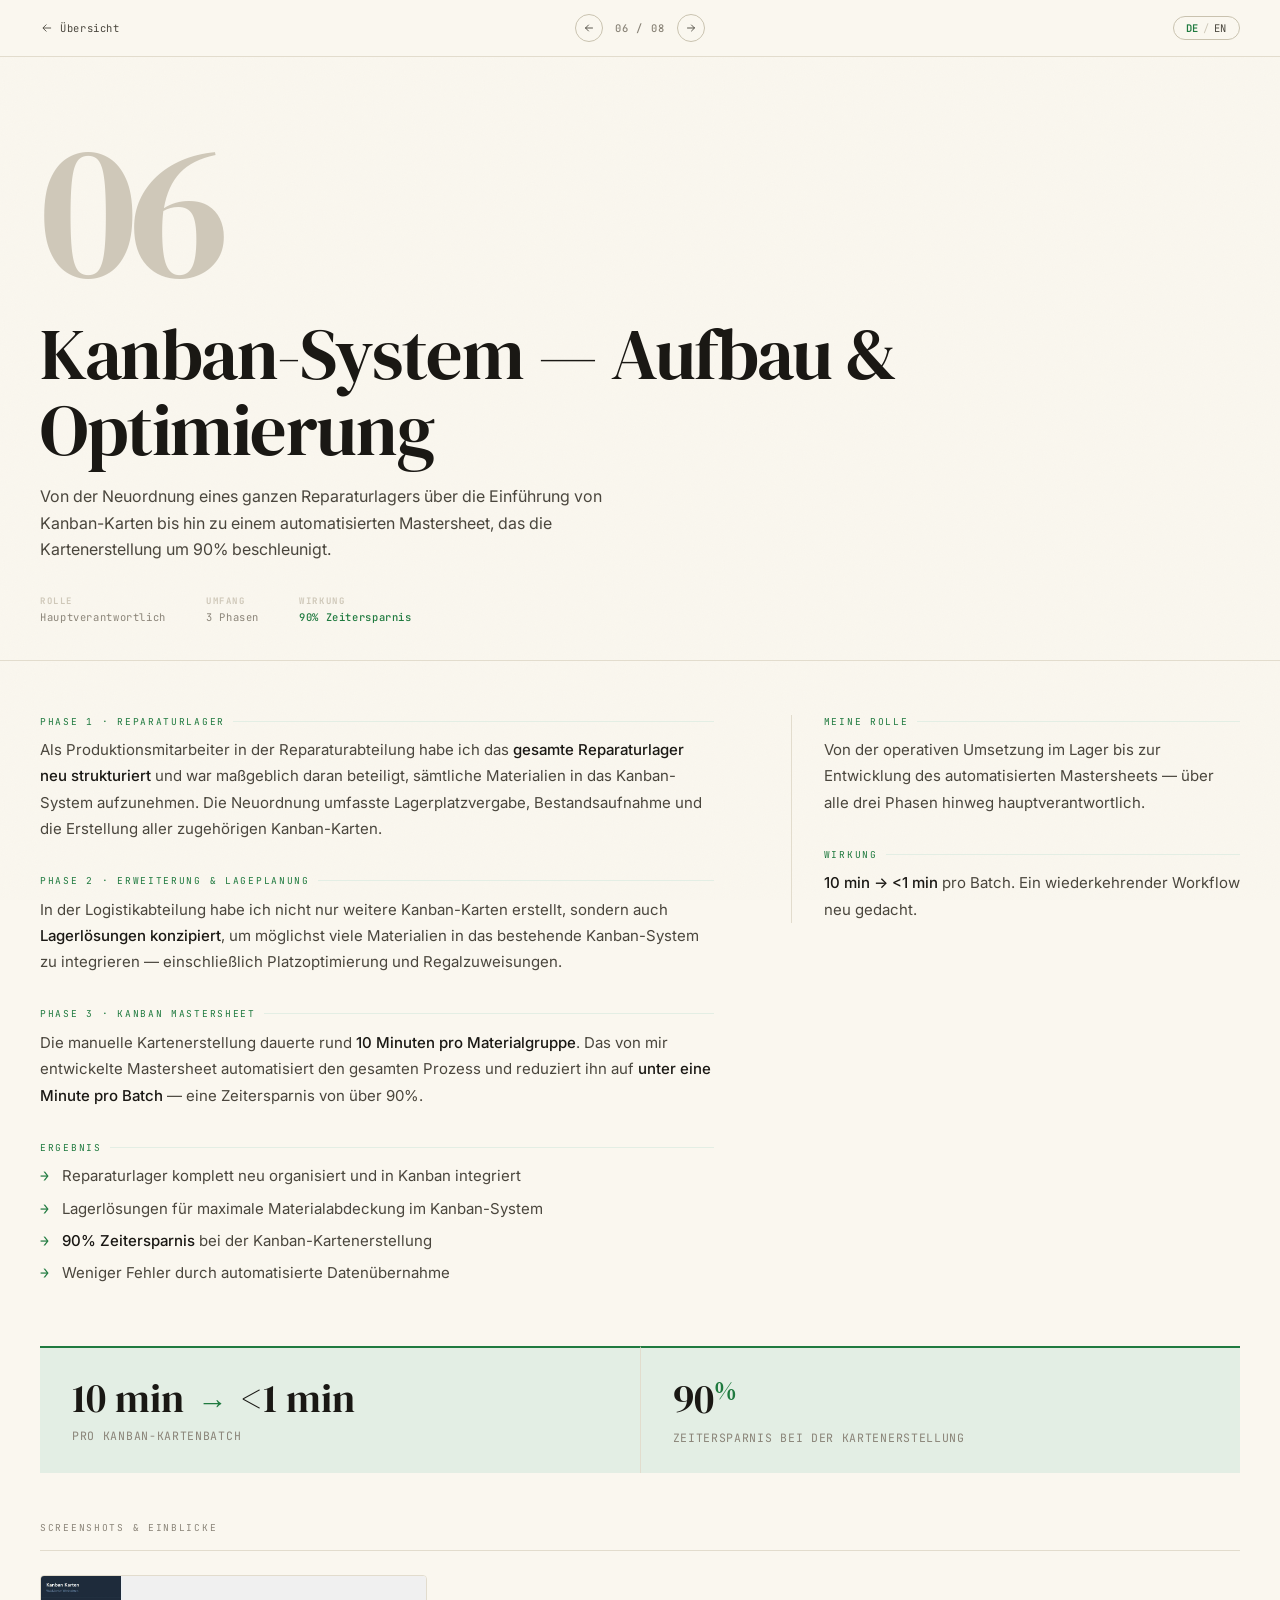
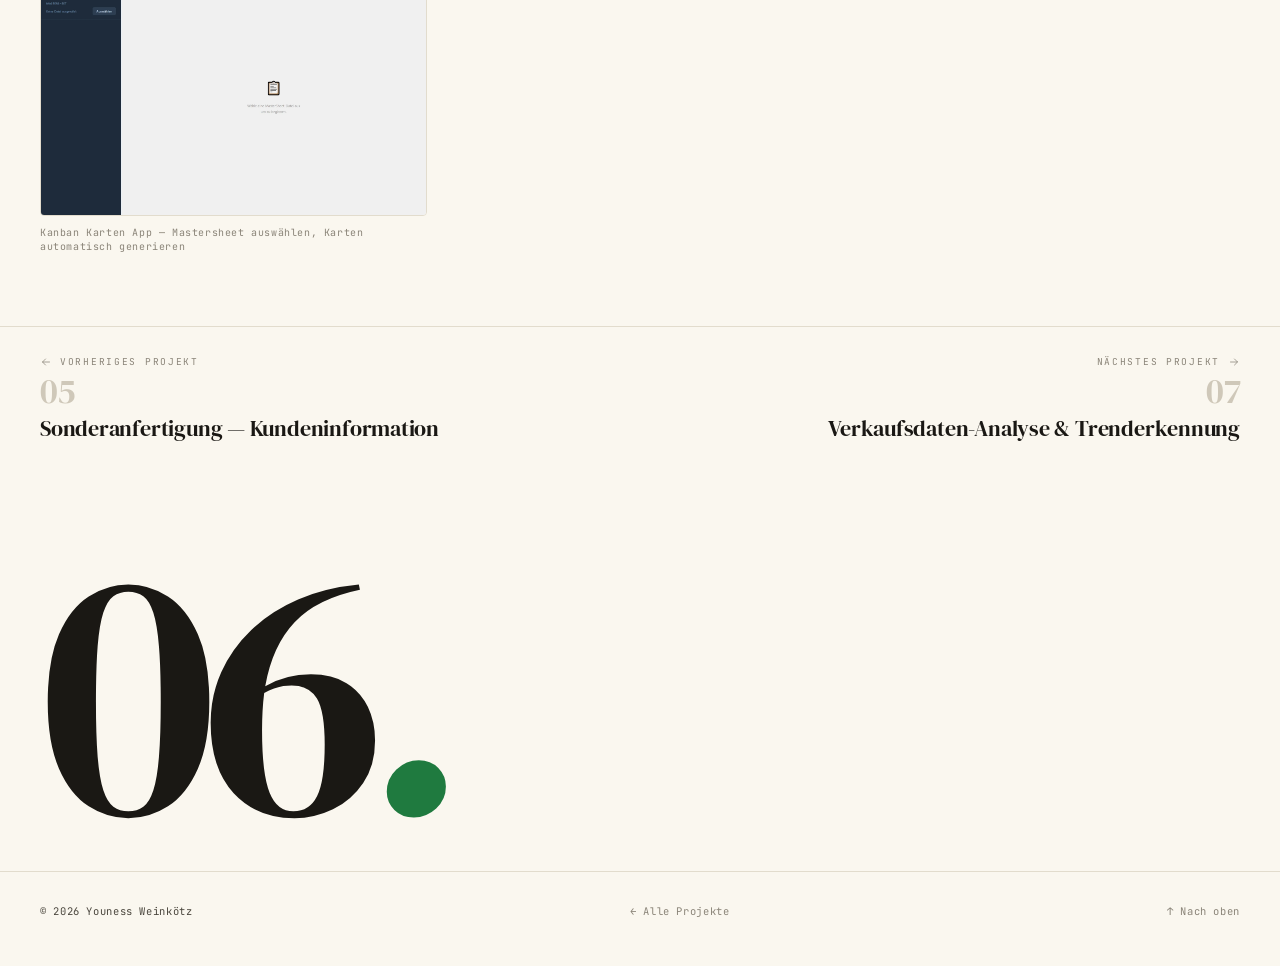
==== commit 9c04ed42: "Add custom 404, per-page SEO, and image performance - Custom branded 404.html (noindex, root-absolut" ====
--- a/projects/kanban-system.html
+++ b/projects/kanban-system.html
@@ -15,6 +15,55 @@
 <link rel="preconnect" href="https://fonts.gstatic.com" crossorigin>
 <link href="https://fonts.googleapis.com/css2?family=DM+Serif+Display:ital@0;1&family=Inter:wght@300;400;500;600&family=JetBrains+Mono:wght@400;500&display=swap" rel="stylesheet">
 <link rel="stylesheet" href="../styles.css">
+<link rel="canonical" href="https://yweinkoetz.github.io/projects/kanban-system.html">
+<script type="application/ld+json">
+{
+  "@context": "https://schema.org",
+  "@type": "CreativeWork",
+  "name": "Kanban-System",
+  "headline": "Kanban-System",
+  "url": "https://yweinkoetz.github.io/projects/kanban-system.html",
+  "inLanguage": "de",
+  "author": {
+    "@type": "Person",
+    "name": "Youness Weinkötz",
+    "url": "https://yweinkoetz.github.io/"
+  },
+  "isPartOf": {
+    "@type": "CollectionPage",
+    "name": "Projektportfolio — Youness Weinkötz",
+    "url": "https://yweinkoetz.github.io/"
+  },
+  "description": "Von der Neuordnung eines ganzen Reparaturlagers über die Einführung von Kanban-Karten bis hin zu einem automatisierten Mastersheet, das die Kartenerstellung um 90% beschleunigt.",
+  "image": "https://yweinkoetz.github.io/images/06-kanban-app.png"
+}
+</script>
+<script type="application/ld+json">
+{
+  "@context": "https://schema.org",
+  "@type": "BreadcrumbList",
+  "itemListElement": [
+    {
+      "@type": "ListItem",
+      "position": 1,
+      "name": "Start",
+      "item": "https://yweinkoetz.github.io/"
+    },
+    {
+      "@type": "ListItem",
+      "position": 2,
+      "name": "Projekte",
+      "item": "https://yweinkoetz.github.io/#projekte"
+    },
+    {
+      "@type": "ListItem",
+      "position": 3,
+      "name": "Kanban-System",
+      "item": "https://yweinkoetz.github.io/projects/kanban-system.html"
+    }
+  ]
+}
+</script>
 </head>
 <body>
 <div class="shell">
@@ -124,7 +173,7 @@
     <div class="gallery-grid">
       <div>
         <div class="gallery-item">
-          <img src="../images/06-kanban-app.png" alt="Kanban Karten App — Mastersheet-Verarbeitung">
+          <picture><source srcset="../images/06-kanban-app.webp" type="image/webp"><img src="../images/06-kanban-app.png" alt="Kanban Karten App — Mastersheet-Verarbeitung" loading="lazy" decoding="async" width="2880" height="1800"></picture>
         </div>
         <div class="gallery-caption" data-de="Kanban Karten App — Mastersheet auswählen, Karten automatisch generieren" data-en="Kanban Cards App — select mastersheet, generate cards automatically">Kanban Karten App — Mastersheet auswählen, Karten automatisch generieren</div>
       </div>
@@ -165,6 +214,7 @@
 const LANG_KEY = 'portfolio-lang';
 let currentLang = localStorage.getItem(LANG_KEY) || 'de';
 function applyLang() {
+  document.documentElement.lang = currentLang;
   document.querySelectorAll('.lang-opt').forEach(opt => opt.classList.toggle('active', opt.getAttribute('data-lang') === currentLang));
   document.querySelectorAll('[data-de]').forEach(el => { el.innerHTML = currentLang === 'de' ? el.getAttribute('data-de') : el.getAttribute('data-en'); });
 }
--- a/styles.css
+++ b/styles.css
@@ -1127,3 +1127,29 @@
   /* Reveal animation — ensure all content is visible */
   .reveal { opacity: 1 !important; transform: none !important; }
 }
+
+/* ════════════════════════════════════════════ */
+/*  ACCESSIBILITY                               */
+/* ════════════════════════════════════════════ */
+
+/* Visible keyboard focus (mouse clicks stay clean via :focus-visible) */
+:focus-visible {
+  outline: 2px solid var(--accent);
+  outline-offset: 3px;
+  border-radius: 2px;
+}
+
+/* Non-interactive contact row (e.g. phone available on request) */
+.contact-link--static { cursor: default; }
+.contact-link--static:hover { color: inherit; padding-left: 0; }
+
+/* Respect the user's reduced-motion preference */
+@media (prefers-reduced-motion: reduce) {
+  *, *::before, *::after {
+    animation-duration: 0.01ms !important;
+    animation-iteration-count: 1 !important;
+    transition-duration: 0.01ms !important;
+    scroll-behavior: auto !important;
+  }
+  .reveal { opacity: 1 !important; transform: none !important; }
+}
